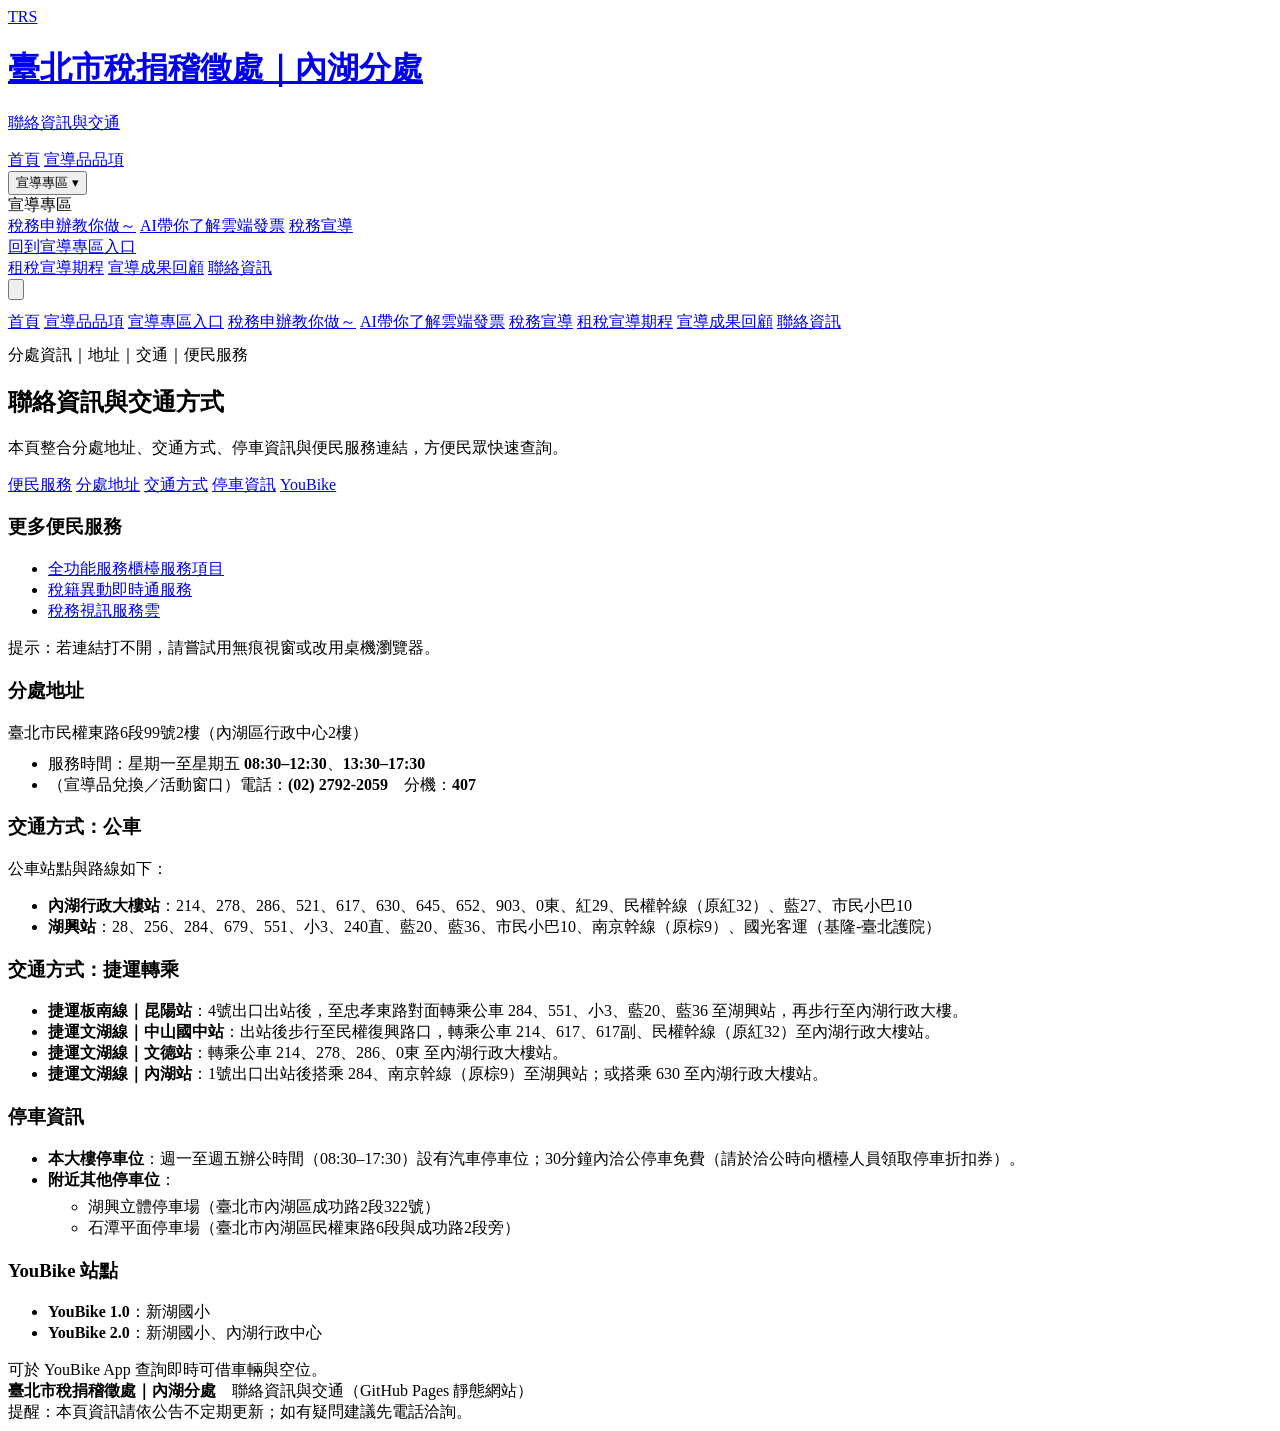
==== contact.html @ 4b38cbe5 "Add files via upload" ====
<!doctype html>
<html lang="zh-Hant">
<head>
  <meta charset="utf-8" />
  <meta name="viewport" content="width=device-width, initial-scale=1" />
  <meta name="description" content="臺北市稅捐稽徵處 內湖分處｜聯絡資訊、地址、交通方式、停車與 YouBike 站點。" />
  <title>內湖分處｜聯絡資訊與交通</title>
  <link rel="stylesheet" href="assets/style.css">  
</head>

<body>
  <header class="top">
    <div class="wrap">
      <div class="inner">
        <a class="brand" href="index.html" title="回首頁">
          <div class="logo">TRS</div>
          <div>
            <h1>臺北市稅捐稽徵處｜內湖分處</h1>
            <p>聯絡資訊與交通</p>
          </div>
        </a>

        <nav class="nav navDesktop" aria-label="主選單">
          <a class="btn" href="index.html">首頁</a>
          <a class="btn" href="items.html">宣導品品項</a>
          <div class="drop">
            <button class="btn primary dropBtn" type="button" aria-haspopup="true" aria-expanded="false">
              宣導專區 <span aria-hidden="true">▾</span>
            </button>
            <div class="dropMenu" role="menu" aria-label="宣導專區子頁面">
              <div class="dropTitle">宣導專區</div>
              <a class="dropItem" role="menuitem" href="promo-howto.html">稅務申辦教你做～</a>
              <a class="dropItem" role="menuitem" href="promo-einvoice.html">AI帶你了解雲端發票</a>
              <a class="dropItem" role="menuitem" href="promo-taxedu.html">稅務宣導</a>
              <div class="dropSep"></div>
              <a class="dropItem" role="menuitem" href="promo.html">回到宣導專區入口</a>
            </div>
          </div>

          <a class="btn" href="schedule.html">租稅宣導期程</a>
          <a class="btn" href="gallery.html">宣導成果回顧</a>
          <a class="btn primary" href="contact.html">聯絡資訊</a>
        </nav>

        <button class="menuBtn" id="menuBtn" aria-label="開啟選單" type="button">
          <svg xmlns="http://www.w3.org/2000/svg" viewBox="0 0 24 24" fill="currentColor"><path d="M4 6.5h16a1 1 0 1 1 0 2H4a1 1 0 0 1 0-2Zm0 6h16a1 1 0 1 1 0 2H4a1 1 0 0 1 0-2Zm0 6h16a1 1 0 1 1 0 2H4a1 1 0 0 1 0-2Z"/></svg>
        </button>
      </div>

      <div class="navMobile hidden" id="mobileMenu">
        <div class="grid" style="padding:12px 0">
          <a class="navLink" href="index.html">首頁</a>
          <a class="navLink" href="items.html">宣導品品項</a>
          <a class="navLink" href="promo.html">宣導專區入口</a>
          <a class="navLink" href="promo-howto.html">稅務申辦教你做～</a>
          <a class="navLink" href="promo-einvoice.html">AI帶你了解雲端發票</a>
          <a class="navLink" href="promo-taxedu.html">稅務宣導</a>

          <a class="navLink" href="schedule.html">租稅宣導期程</a>
          <a class="navLink" href="gallery.html">宣導成果回顧</a>
          <a class="navLink" href="contact.html">聯絡資訊</a>
        </div>
      </div>
    </div>
  </header>

  <main>
    <section class="hero">
      <div class="wrap">
        <div class="heroCard">
          <div class="tag"><span class="dot"></span> 分處資訊｜地址｜交通｜便民服務</div>
          <h2>聯絡資訊與交通方式</h2>
          <p class="sub">本頁整合分處地址、交通方式、停車資訊與便民服務連結，方便民眾快速查詢。</p>
          <div class="pillRow">
            <a class="pill" href="#service">便民服務</a>
            <a class="pill" href="#address">分處地址</a>
            <a class="pill" href="#transport">交通方式</a>
            <a class="pill" href="#parking">停車資訊</a>
            <a class="pill" href="#youbike">YouBike</a>
          </div>
        </div>
      </div>
    </section>

    <section class="section" id="service">
      <div class="wrap">
        <div class="grid">
          <div class="card">
            <h3>更多便民服務</h3>
            <ul class="list">
              <li><a href="https://tpctax.gov.taipei/News_Content.aspx?n=33B5157708BB13F1&sms=8ADB6710027E7CF3&s=17BCCA0608BD3A79" target="_blank" rel="noopener">全功能服務櫃檯服務項目</a></li>
              <li><a href="https://tpctax.gov.taipei/cp.aspx?n=3751069E7801B73E&s=5914B2ACF6060C65" target="_blank" rel="noopener">稅籍異動即時通服務</a></li>
              <li><a href="https://services.arpa.tpctax.dof.gov.taipei/taxCloud2023/main.php?step=offtimeclock" target="_blank" rel="noopener">稅務視訊服務雲</a></li>
            </ul>
            <p class="muted" style="margin:10px 0 0">提示：若連結打不開，請嘗試用無痕視窗或改用桌機瀏覽器。</p>
          </div>

          <div class="card" id="address">
            <h3>分處地址</h3>
            <p class="muted" style="margin:0">臺北市民權東路6段99號2樓（內湖區行政中心2樓）</p>
            <ul class="list" style="margin-top:10px">
              <li>服務時間：星期一至星期五 <b>08:30–12:30</b>、<b>13:30–17:30</b></li>
              <li>（宣導品兌換／活動窗口）電話：<b>(02) 2792-2059</b>　分機：<b>407</b></li>
            </ul>
          </div>
        </div>
      </div>
    </section>

    <section class="section" id="transport">
      <div class="wrap">
        <div class="grid">
          <div class="card">
            <h3>交通方式：公車</h3>
            <p class="muted" style="margin:0 0 10px">公車站點與路線如下：</p>
            <ul class="list">
              <li><b>內湖行政大樓站</b>：214、278、286、521、617、630、645、652、903、0東、紅29、民權幹線（原紅32）、藍27、市民小巴10</li>
              <li><b>湖興站</b>：28、256、284、679、551、小3、240直、藍20、藍36、市民小巴10、南京幹線（原棕9）、國光客運（基隆-臺北護院）</li>
            </ul>
          </div>

          <div class="card">
            <h3>交通方式：捷運轉乘</h3>
            <ul class="list">
              <li><b>捷運板南線｜昆陽站</b>：4號出口出站後，至忠孝東路對面轉乘公車 284、551、小3、藍20、藍36 至湖興站，再步行至內湖行政大樓。</li>
              <li><b>捷運文湖線｜中山國中站</b>：出站後步行至民權復興路口，轉乘公車 214、617、617副、民權幹線（原紅32）至內湖行政大樓站。</li>
              <li><b>捷運文湖線｜文德站</b>：轉乘公車 214、278、286、0東 至內湖行政大樓站。</li>
              <li><b>捷運文湖線｜內湖站</b>：1號出口出站後搭乘 284、南京幹線（原棕9）至湖興站；或搭乘 630 至內湖行政大樓站。</li>
            </ul>
          </div>
        </div>
      </div>
    </section>

    <section class="section" id="parking">
      <div class="wrap">
        <div class="grid">
          <div class="card">
            <h3>停車資訊</h3>
            <ul class="list">
              <li><b>本大樓停車位</b>：週一至週五辦公時間（08:30–17:30）設有汽車停車位；30分鐘內洽公停車免費（請於洽公時向櫃檯人員領取停車折扣券）。</li>
              <li><b>附近其他停車位</b>：
                <ul class="list" style="margin-top:6px">
                  <li>湖興立體停車場（臺北市內湖區成功路2段322號）</li>
                  <li>石潭平面停車場（臺北市內湖區民權東路6段與成功路2段旁）</li>
                </ul>
              </li>
            </ul>
          </div>

          <div class="card" id="youbike">
            <h3>YouBike 站點</h3>
            <ul class="list">
              <li><b>YouBike 1.0</b>：新湖國小</li>
              <li><b>YouBike 2.0</b>：新湖國小、內湖行政中心</li>
            </ul>
            <p class="muted" style="margin:10px 0 0">可於 YouBike App 查詢即時可借車輛與空位。</p>
          </div>
        </div>
      </div>
    </section>
  </main>

  <footer>
    <div class="wrap">
      <div class="foot">
        <div><b>臺北市稅捐稽徵處｜內湖分處</b>　聯絡資訊與交通（GitHub Pages 靜態網站）</div>
        <div>提醒：本頁資訊請依公告不定期更新；如有疑問建議先電話洽詢。</div>
      </div>
    </div>
  </footer>

  <script>
    const menuBtn = document.getElementById('menuBtn');
    const mobileMenu = document.getElementById('mobileMenu');
    menuBtn?.addEventListener('click', () => mobileMenu.classList.toggle('hidden'));
        // 桌機下拉：點一下也能開，點外面/ESC 會收
    document.querySelectorAll('.dropBtn').forEach(btn => {
      btn.addEventListener('click', (e) => {
        e.stopPropagation();
        const wrap = btn.closest('.drop');
        const isOpen = wrap.classList.toggle('open');
        btn.setAttribute('aria-expanded', isOpen ? 'true' : 'false');
      });
    });
    
    function closeDrops(){
      document.querySelectorAll('.drop.open').forEach(d => {
        d.classList.remove('open');
        const b = d.querySelector('.dropBtn');
        if(b) b.setAttribute('aria-expanded','false');
      });
    }
    document.addEventListener('click', closeDrops);
    document.addEventListener('keydown', (e) => { if(e.key === 'Escape') closeDrops(); });

  </script>
</body>
</html>
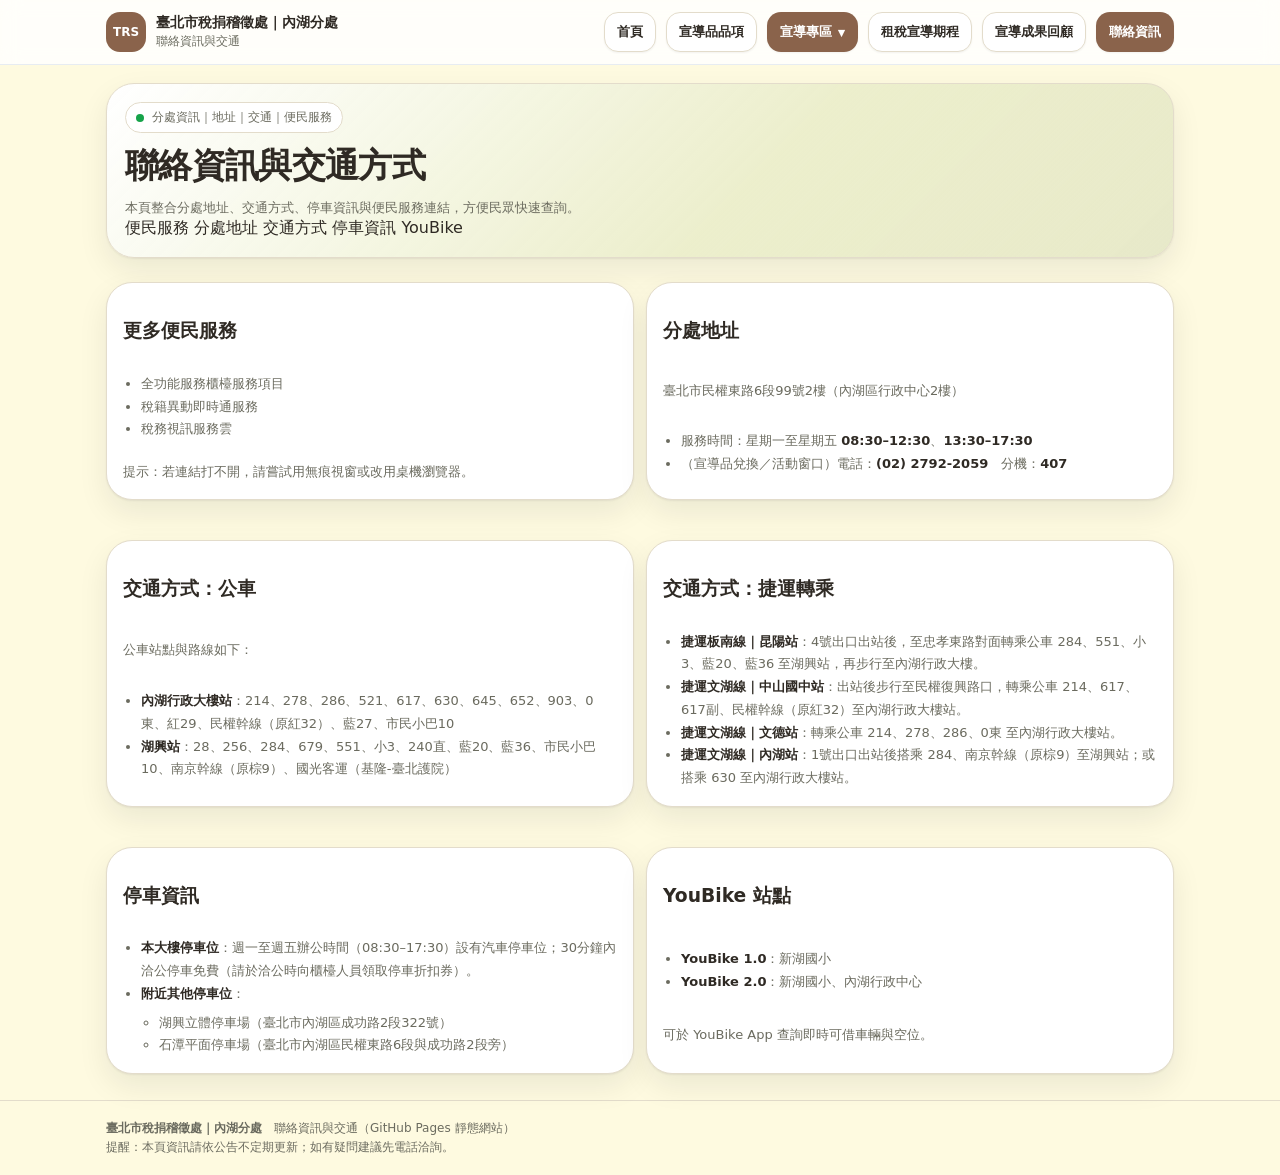
==== commit c1ce0860: "Update contact.html" ====
--- a/contact.html
+++ b/contact.html
@@ -5,7 +5,7 @@
   <meta name="viewport" content="width=device-width, initial-scale=1" />
   <meta name="description" content="臺北市稅捐稽徵處 內湖分處｜聯絡資訊、地址、交通方式、停車與 YouBike 站點。" />
   <title>內湖分處｜聯絡資訊與交通</title>
-  <link rel="stylesheet" href="assets/style.css">  
+  <link rel="stylesheet" href="asset/style.css">  
 </head>
 
 <body>
--- a/asset/style.css
+++ b/asset/style.css
@@ -0,0 +1,383 @@
+:root{
+  /* 地圖色系：沙/紙/鼠尾草 + 青銅 */
+  --bg:#FEFAE0;        /* 玉米鬚：全站背景 */
+  --card:#ffffff;      /* 卡片保持白，閱讀最清楚 */
+  --muted:#6B6B5F;     /* 柔和灰綠 */
+  --text:#2F2A24;      /* 深棕黑：像地圖印刷墨色 */
+  --line:#E3DCCB;      /* 溫暖邊線 */
+
+  --paper:#E9EDC9;     /* 米色：區塊底 */
+  --sand:#FAEDCD;      /* 木瓜酥：hover/淡底 */
+
+  --brand:#8A634B;     /* 深青銅：主色（按鈕/LOGO） */
+  --brand2:#6B4B37;    /* 更深：hover */
+  --accent:#CCD5AE;    /* 乾燥鼠尾草：點綴 */
+
+  --ok:#16a34a;
+  --shadow: 0 1px 2px rgba(15,23,42,.06), 0 12px 30px rgba(15,23,42,.08);
+  --r: 18px;
+}
+
+
+*{box-sizing:border-box}
+body{margin:0;font-family:ui-sans-serif,system-ui,-apple-system,"Segoe UI",Roboto,"Noto Sans TC","PingFang TC","Microsoft JhengHei",Arial,sans-serif;background:var(--bg);color:var(--text)}
+a{color:inherit;text-decoration:none}
+.wrap{max-width:1100px;margin:0 auto;padding:0 16px}
+.hidden{display:none}
+
+/* Top bar */
+.top{position:sticky;top:0;z-index:50;background:rgba(255,255,255,.82);backdrop-filter:blur(10px);border-bottom:1px solid rgba(226,232,240,.8)}
+.top .inner{display:flex;align-items:center;justify-content:space-between;gap:12px;padding:12px 0}
+.brand{display:flex;align-items:center;gap:10px}
+.logo{width:40px;height:40px;border-radius:14px;background:var(--brand);color:#fff;display:grid;place-items:center;font-weight:900;font-size:12px}
+.brand h1{margin:0;font-size:14px;line-height:1.2}
+.brand p{margin:2px 0 0;font-size:12px;color:var(--muted)}
+
+.nav{display:flex;gap:10px;align-items:center;flex-wrap:wrap}
+.btn{border:1px solid var(--line);background:#fff;border-radius:14px;padding:10px 12px;font-size:13px;font-weight:800;box-shadow:0 1px 2px rgba(15,23,42,.05);cursor:pointer}
+.btn:hover{filter:brightness(.98)}
+.btn.primary{border-color:transparent;background:var(--brand);color:#fff}
+.btn.primary:hover{background:var(--brand2);filter:none}
+
+/* Dropdown（宣導專區下拉） */
+.drop{position:relative}
+.dropBtn{display:inline-flex;align-items:center;gap:6px;cursor:pointer}
+.dropMenu{
+  position:absolute; top:calc(100% + 10px); left:0;
+  min-width:260px;
+  background:#fff; border:1px solid var(--line);
+  border-radius:16px; box-shadow:var(--shadow);
+  padding:8px; display:none;
+  z-index:80;
+}
+.drop.open .dropMenu,
+.drop:hover .dropMenu,
+.drop:focus-within .dropMenu{display:block}
+
+.dropTitle{padding:8px 12px 6px;font-size:12px;font-weight:900;color:var(--muted)}
+.dropItem{display:block;padding:10px 12px;border-radius:12px;font-size:13px;font-weight:800;color:var(--text)}
+.dropItem:hover{background:var(--sand)}
+.dropSep{height:1px;background:var(--line);margin:6px 6px}
+
+.menuBtn{display:inline-flex;align-items:center;justify-content:center;width:44px;height:44px;border-radius:14px;border:1px solid var(--line);background:#fff;box-shadow:0 1px 2px rgba(15,23,42,.05);cursor:pointer}
+.menuBtn svg{width:20px;height:20px}
+
+.navDesktop{display:none}
+.navMobile{border-top:1px solid var(--line);background:rgba(254,250,224,.55)}
+.navMobile .grid{display:grid;gap:8px;padding:12px 0}
+.navLink{border:1px solid var(--line);background:#fff;border-radius:14px;padding:10px 12px;font-size:13px;font-weight:800;color:var(--text)}
+.navLink:hover{background:var(--sand)}
+
+/* Hero */
+.hero{padding:18px 0 10px}
+.heroCard{
+  background:linear-gradient(135deg,#ffffff 0%, rgba(233,237,201,.85) 60%, rgba(204,213,174,.45) 100%);
+  border:1px solid var(--line);
+  border-radius:calc(var(--r) + 10px);
+  box-shadow:var(--shadow);
+  padding:18px
+}
+.crumb{display:flex;gap:8px;flex-wrap:wrap;align-items:center;font-size:12px;color:var(--muted)}
+.crumb a{text-decoration:underline}
+.tag{display:inline-flex;align-items:center;gap:8px;border:1px solid var(--line);background:#fff;border-radius:999px;padding:6px 10px;font-size:12px;color:var(--muted);width:fit-content}
+.dot{width:8px;height:8px;border-radius:999px;background:var(--ok)}
+h2{margin:10px 0 0;font-size:26px;letter-spacing:-.02em}
+.sub{margin:8px 0 0;color:var(--muted);font-size:13px;line-height:1.65}
+
+/* Sections / cards */
+.section{padding:14px 0 26px}
+/* Quick cards（快速入口卡片） */
+.sectionTitle{display:flex;align-items:flex-end;justify-content:space-between;gap:10px;flex-wrap:wrap}
+.sectionTitle h3{margin:0;font-size:16px;letter-spacing:-.01em}
+.sectionTitle p{margin:6px 0 0;font-size:13px;color:var(--muted)}
+
+.cards{
+  display:grid;
+  gap:12px;
+  margin-top:12px;
+  grid-template-columns: repeat(1, minmax(0, 1fr));
+}
+
+/* ✅ 通用兩欄容器（contact.html 那種兩張卡並排用） */
+.grid{
+  display:grid;
+  gap:12px;
+  grid-template-columns:1fr;  /* 手機 1 欄 */
+}
+
+
+/* 重要：card 可能用在 <a>，一定要讓它變成 block/grid */
+.card{
+  background:var(--card);
+  border:1px solid var(--line);
+  border-radius:calc(var(--r) + 8px);
+  box-shadow:var(--shadow);
+  padding:16px;
+
+  display:grid;      /* ✅ 讓 <a class="card"> 也能正常 */
+  gap:10px;
+}
+
+.cardTop{display:flex;align-items:flex-start;justify-content:space-between;gap:12px}
+.cardName{font-weight:900}
+.badge{
+  display:inline-flex;align-items:center;gap:6px;
+  border-radius:999px;border:1px solid var(--line);
+  background:#fff;padding:6px 10px;font-size:12px;
+  color:var(--muted);font-weight:900;white-space:nowrap
+}
+.cardDesc{margin:0;color:var(--muted);font-size:13px;line-height:1.6}
+
+.muted{color:var(--muted);font-size:13px;line-height:1.7}
+.list{margin:0;padding-left:18px;color:var(--muted);font-size:13px;line-height:1.75}
+.list b{color:var(--text)}
+
+/* ===== Bottom: 好站推薦 + 聯絡資訊（你目前 style.css 缺這段） ===== */
+.bottomBand{
+  background:linear-gradient(180deg, var(--paper), rgba(250,237,205,.65));
+  border-top:1px solid var(--line);
+  padding:22px 0;
+}
+.bottomTitle{
+  margin:0 0 10px;
+  font-size:18px;
+  font-weight:900;
+  letter-spacing:-.01em;
+  color:var(--text);
+}
+
+/* 好站推薦卡片 */
+.siteGrid{
+  display:grid;
+  gap:12px;
+  grid-template-columns:repeat(2,minmax(0,1fr));
+}
+.siteCard{
+  display:block; /* 重要：避免 <a> 變 inline */
+  background:#fff;
+  border:1px solid var(--line);
+  border-radius:18px;
+  box-shadow:var(--shadow);
+  overflow:hidden;
+}
+.siteCard:hover{filter:brightness(.99)}
+
+.siteLogo{
+  height:92px;
+  display:grid;
+  place-items:center;
+  background:#fff;
+}
+.siteLogo .mark{
+  width:64px;height:64px;
+  border-radius:18px;
+  background:linear-gradient(135deg,var(--brand),var(--brand2));
+  color:#fff;
+  display:grid;
+  place-items:center;
+  font-weight:1000;
+  letter-spacing:.08em;
+  font-size:12px;
+}
+.siteName{
+  padding:10px 12px;
+  font-size:13px;
+  font-weight:900;
+  color:var(--text);
+  border-top:1px solid var(--line);
+}
+
+/* 聯絡資訊 / 更多便民服務：兩個資訊框 */
+.infoGrid{
+  margin-top:16px;
+  display:grid;
+  gap:12px;
+  grid-template-columns:1fr;
+}
+.infoBox{
+  background:#fff;
+  border:1px solid var(--line);
+  border-radius:18px;
+  box-shadow:var(--shadow);
+  padding:16px;
+}
+.infoBox h4{
+  margin:0 0 10px;
+  font-size:14px;
+  font-weight:900;
+}
+.infoList{
+  margin:0;
+  padding-left:18px;
+  color:var(--muted);
+  font-size:13px;
+  line-height:1.75;
+}
+.infoList b{color:var(--text)}
+.infoList a{text-decoration:underline} /* 讓連結自動有底線，可把 HTML 內的 inline underline 刪掉 */
+
+
+footer{border-top:1px solid var(--line);background:var(--bg)}
+.foot{padding:18px 0;color:var(--muted);font-size:12px;line-height:1.6}
+
+@media (min-width: 860px){
+  .navDesktop{display:flex}
+  .menuBtn{display:none}
+  .grid{grid-template-columns:1fr 1fr}
+  h2{font-size:34px}
+ 
+  .cards{grid-template-columns:repeat(3,minmax(0,1fr));}
+
+  /* ✅ 加這兩行：讓好站推薦變 5 欄、聯絡資訊變左右兩欄 */
+  .siteGrid{grid-template-columns:repeat(5, minmax(0, 1fr))}
+  .infoGrid{grid-template-columns:1.1fr .9fr}
+}
+
+
+/* ===========================
+   Hero 改成放圖片（加 class：is-image）
+   =========================== */
+.heroCard.is-image{
+  padding:0;
+  background:#fff;          /* 讓圖片顏色乾淨 */
+  overflow:hidden;
+}
+
+.heroCard.is-image .heroBanner{
+  position:relative;
+  border-radius:inherit;
+  overflow:hidden;
+}
+
+.heroCard.is-image .heroBanner img{
+  width:100%;
+  height:280px;             /* 桌機高度 */
+  object-fit:cover;
+  display:block;
+}
+
+/* 文字疊在圖片上（可選：HTML 有放才會顯示） */
+.heroCard.is-image .heroOverlay{
+  position:absolute;
+  inset:0;
+  /* 地圖色系的咖色遮罩：左深右淺 */
+  background:linear-gradient(90deg, rgba(107,75,55,.55) 0%, rgba(107,75,55,.18) 55%, rgba(107,75,55,0) 100%);
+}
+
+.heroCard.is-image .heroOverlayContent{
+  position:absolute;
+  left:18px;
+  right:18px;
+  bottom:16px;
+  color:#fff;
+  text-shadow:0 6px 18px rgba(0,0,0,.25);
+}
+
+.heroCard.is-image .heroOverlayContent h1{
+  margin:0 0 6px;
+  font-size:34px;
+  line-height:1.1;
+  letter-spacing:.5px;
+}
+
+.heroCard.is-image .heroOverlayContent p{
+  margin:0;
+  max-width:62ch;
+  opacity:.95;
+}
+
+/* 手機高度 */
+@media (max-width: 600px){
+  .heroCard.is-image .heroBanner img{height:210px}
+  .heroCard.is-image .heroOverlayContent h1{font-size:26px}
+}
+/* ===========================
+   items.html 專用（不影響其他頁）
+   =========================== */
+.page-items .heroGrid{display:grid;gap:14px;grid-template-columns:1fr;}
+.page-items .heroTitle{display:flex;align-items:flex-start;justify-content:space-between;gap:12px;flex-wrap:wrap;}
+.page-items .heroTitle h2{margin:0;font-size:22px;letter-spacing:-.02em;}
+
+.page-items .notice{margin-top:14px;display:grid;gap:10px;}
+.page-items .notice .box{background:#fff;border:1px solid var(--line);border-radius:var(--r);padding:14px;}
+.page-items .notice h3{margin:0 0 8px;font-size:13px;}
+.page-items .notice ul{margin:0;padding-left:18px;color:var(--muted);font-size:13px;line-height:1.7;}
+
+.page-items .filters{margin:14px 0 0;display:grid;gap:10px;grid-template-columns:1fr;}
+.page-items .field{background:#fff;border:1px solid var(--line);border-radius:var(--r);padding:10px 12px;display:flex;gap:10px;align-items:center;box-shadow:0 1px 2px rgba(15,23,42,.04);}
+.page-items .field label{font-size:12px;color:var(--muted);font-weight:900;min-width:64px;}
+.page-items .field input,
+.page-items .field select{width:100%;border:0;outline:0;background:transparent;font-size:14px;}
+
+.page-items .summary{margin:14px 0 8px;display:flex;align-items:center;justify-content:space-between;gap:10px;flex-wrap:wrap;}
+.page-items .summary .meta{color:var(--muted);font-size:13px;}
+
+.page-items .chips{display:flex;gap:8px;flex-wrap:wrap;}
+.page-items .chip{border:1px solid var(--line);background:#fff;border-radius:999px;padding:8px 10px;font-size:12px;font-weight:900;color:var(--muted);cursor:pointer;user-select:none;}
+.page-items .chip.active{background:var(--brand);color:#fff;border-color:var(--brand);}
+
+/* items 的商品清單格線（覆蓋通用 .grid） */
+.page-items .grid{display:grid;gap:12px;grid-template-columns:repeat(1,minmax(0,1fr));padding:8px 0 24px;}
+
+/* items 的商品卡（覆蓋通用 .card / .badge） */
+.page-items .card{
+  background:var(--card);
+  border:1px solid var(--line);
+  border-radius:calc(var(--r) + 8px);
+  box-shadow:var(--shadow);
+  overflow:hidden;
+  display:flex;
+  flex-direction:column;
+  padding:0;
+}
+.page-items .img{height:150px;background:linear-gradient(135deg,#e2e8f0,#f8fafc);display:grid;place-items:center;color:var(--muted);font-weight:900;}
+.page-items .img img{width:100%;height:100%;object-fit:cover;display:block;}
+.page-items .cardBody{padding:14px 14px 12px;display:grid;gap:10px;}
+.page-items .name{font-size:15px;font-weight:900;letter-spacing:-.01em;line-height:1.35;}
+.page-items .badges{display:flex;gap:8px;flex-wrap:wrap;}
+.page-items .badge{display:inline-flex;align-items:center;gap:6px;border-radius:999px;border:1px solid var(--line);background:#fff;padding:6px 10px;font-size:12px;color:var(--muted);font-weight:900;}
+.page-items .badge.ok{border-color:rgba(22,163,74,.25);background:rgba(22,163,74,.08);color:#166534;}
+.page-items .badge.out{border-color:rgba(239,68,68,.25);background:rgba(239,68,68,.08);color:#991b1b;}
+.page-items .badge.lim{border-color:rgba(245,158,11,.25);background:rgba(245,158,11,.10);color:#92400e;}
+.page-items .line{border-top:1px dashed rgba(226,232,240,.9);}
+.page-items .kv{display:flex;justify-content:space-between;gap:10px;font-size:13px;color:var(--muted);}
+.page-items .kv b{color:var(--text);}
+.page-items .note{font-size:12px;color:var(--muted);line-height:1.55;}
+.page-items .actions{display:flex;gap:10px;flex-wrap:wrap;}
+.page-items .actions .btn{flex:1;min-width:120px;text-align:center;}
+
+/* Modal（items 專用） */
+.page-items .modal{position:fixed;inset:0;background:rgba(2,6,23,.55);display:none;align-items:center;justify-content:center;padding:16px;z-index:60;}
+.page-items .modal.show{display:flex;}
+.page-items .modalCard{width:min(720px,100%);background:#fff;border-radius:24px;border:1px solid rgba(226,232,240,.9);box-shadow:var(--shadow);overflow:hidden;}
+.page-items .modalHead{display:flex;justify-content:space-between;gap:12px;align-items:flex-start;padding:16px;border-bottom:1px solid rgba(226,232,240,.9);}
+.page-items .modalHead h3{margin:0;font-size:16px;}
+.page-items .x{border:1px solid var(--line);background:#fff;border-radius:14px;width:40px;height:40px;display:grid;place-items:center;cursor:pointer;}
+.page-items .modalBody{padding:16px 16px 18px;display:grid;gap:12px;}
+.page-items .steps{margin:0;padding-left:18px;color:var(--muted);font-size:13px;line-height:1.7;}
+.page-items .callout{border:1px solid var(--line);background:linear-gradient(135deg,#ffffff,#f8fafc);border-radius:18px;padding:12px;}
+.page-items .callout b{color:var(--text);}
+
+/* items 響應式 */
+@media (min-width: 860px){
+  .page-items .heroGrid{grid-template-columns:1.25fr .75fr;}
+  .page-items .filters{grid-template-columns:1.2fr .6fr .6fr;}
+  .page-items .grid{grid-template-columns:repeat(2,minmax(0,1fr));}
+}
+@media (min-width: 1024px){
+  .page-items .grid{grid-template-columns:repeat(3,minmax(0,1fr));}
+}
+/* items.html：上方兩張 heroCard 桌機左右並排 */
+.heroGrid{
+  display: grid;
+  gap: 14px;
+  grid-template-columns: 1fr; /* 手機：一欄 */
+}
+
+@media (min-width: 860px){
+  .heroGrid{
+    grid-template-columns: 1.25fr .75fr; /* 桌機：左右並排 */
+    align-items: start;
+  }
+}
+
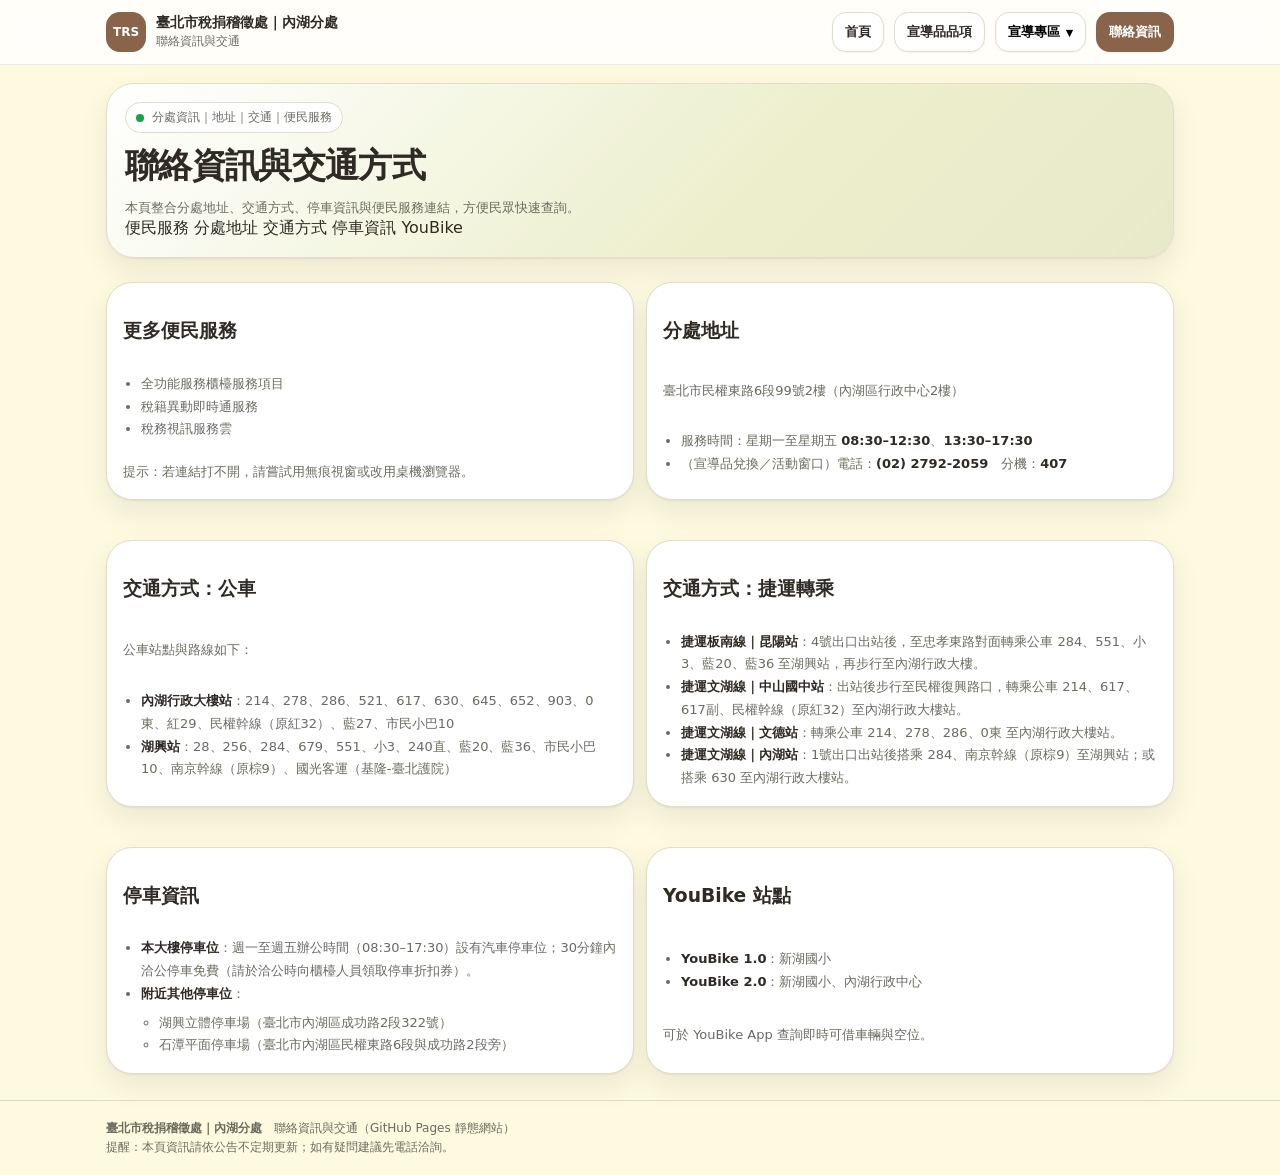
==== commit 475b55df: "Update contact.html 刪未完成頁面" ====
--- a/contact.html
+++ b/contact.html
@@ -23,22 +23,18 @@
         <nav class="nav navDesktop" aria-label="主選單">
           <a class="btn" href="index.html">首頁</a>
           <a class="btn" href="items.html">宣導品品項</a>
+        
           <div class="drop">
-            <button class="btn primary dropBtn" type="button" aria-haspopup="true" aria-expanded="false">
+            <button class="btn dropBtn" type="button" aria-haspopup="true" aria-expanded="false">
               宣導專區 <span aria-hidden="true">▾</span>
             </button>
             <div class="dropMenu" role="menu" aria-label="宣導專區子頁面">
               <div class="dropTitle">宣導專區</div>
+              <a class="dropItem" role="menuitem" href="promo.html">宣導專區入口</a>
               <a class="dropItem" role="menuitem" href="promo-howto.html">稅務申辦教你做～</a>
-              <a class="dropItem" role="menuitem" href="promo-einvoice.html">AI帶你了解雲端發票</a>
-              <a class="dropItem" role="menuitem" href="promo-taxedu.html">稅務宣導</a>
-              <div class="dropSep"></div>
-              <a class="dropItem" role="menuitem" href="promo.html">回到宣導專區入口</a>
             </div>
           </div>
-
-          <a class="btn" href="schedule.html">租稅宣導期程</a>
-          <a class="btn" href="gallery.html">宣導成果回顧</a>
+        
           <a class="btn primary" href="contact.html">聯絡資訊</a>
         </nav>
 
@@ -51,16 +47,12 @@
         <div class="grid" style="padding:12px 0">
           <a class="navLink" href="index.html">首頁</a>
           <a class="navLink" href="items.html">宣導品品項</a>
-          <a class="navLink" href="promo.html">宣導專區入口</a>
+          <a class="navLink" href="promo.html">宣導專區</a>
           <a class="navLink" href="promo-howto.html">稅務申辦教你做～</a>
-          <a class="navLink" href="promo-einvoice.html">AI帶你了解雲端發票</a>
-          <a class="navLink" href="promo-taxedu.html">稅務宣導</a>
-
-          <a class="navLink" href="schedule.html">租稅宣導期程</a>
-          <a class="navLink" href="gallery.html">宣導成果回顧</a>
           <a class="navLink" href="contact.html">聯絡資訊</a>
         </div>
       </div>
+
     </div>
   </header>
 
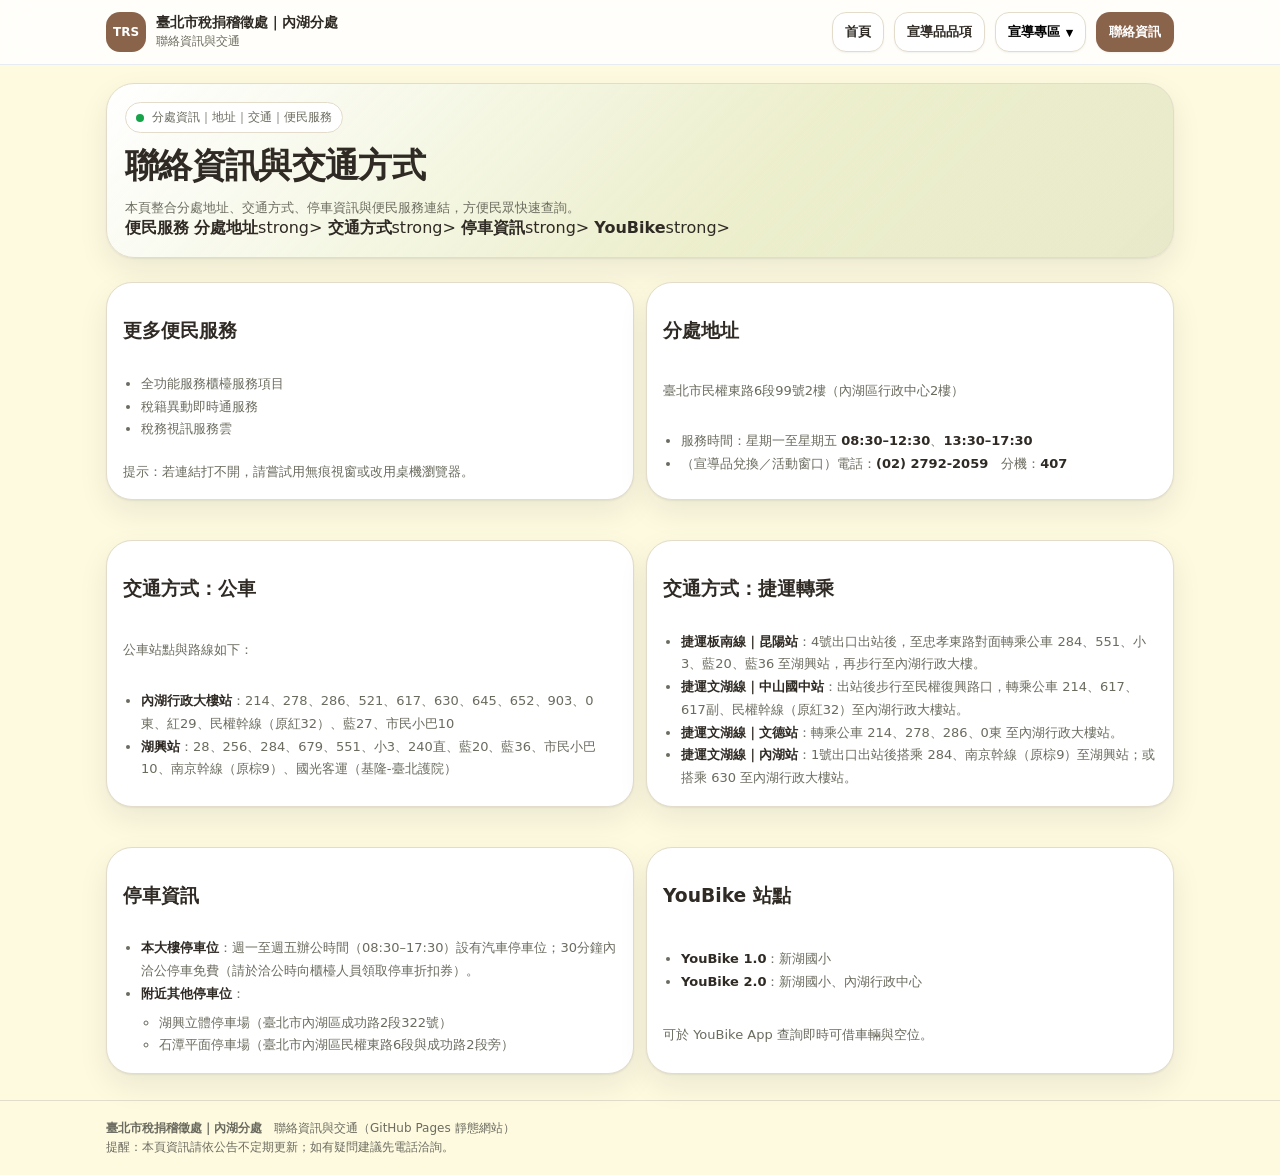
==== commit d0808635: "Update contact.html 粗體" ====
--- a/contact.html
+++ b/contact.html
@@ -64,11 +64,11 @@
           <h2>聯絡資訊與交通方式</h2>
           <p class="sub">本頁整合分處地址、交通方式、停車資訊與便民服務連結，方便民眾快速查詢。</p>
           <div class="pillRow">
-            <a class="pill" href="#service">便民服務</a>
-            <a class="pill" href="#address">分處地址</a>
-            <a class="pill" href="#transport">交通方式</a>
-            <a class="pill" href="#parking">停車資訊</a>
-            <a class="pill" href="#youbike">YouBike</a>
+            <a class="pill" href="#service"><strong>便民服務</strong></a>
+            <a class="pill" href="#address"><strong>分處地址</strong>strong></a>
+            <a class="pill" href="#transport"><strong>交通方式</strong>strong></a>
+            <a class="pill" href="#parking"><strong>停車資訊</strong>strong></a>
+            <a class="pill" href="#youbike"><strong>YouBike</strong>strong></a>
           </div>
         </div>
       </div>
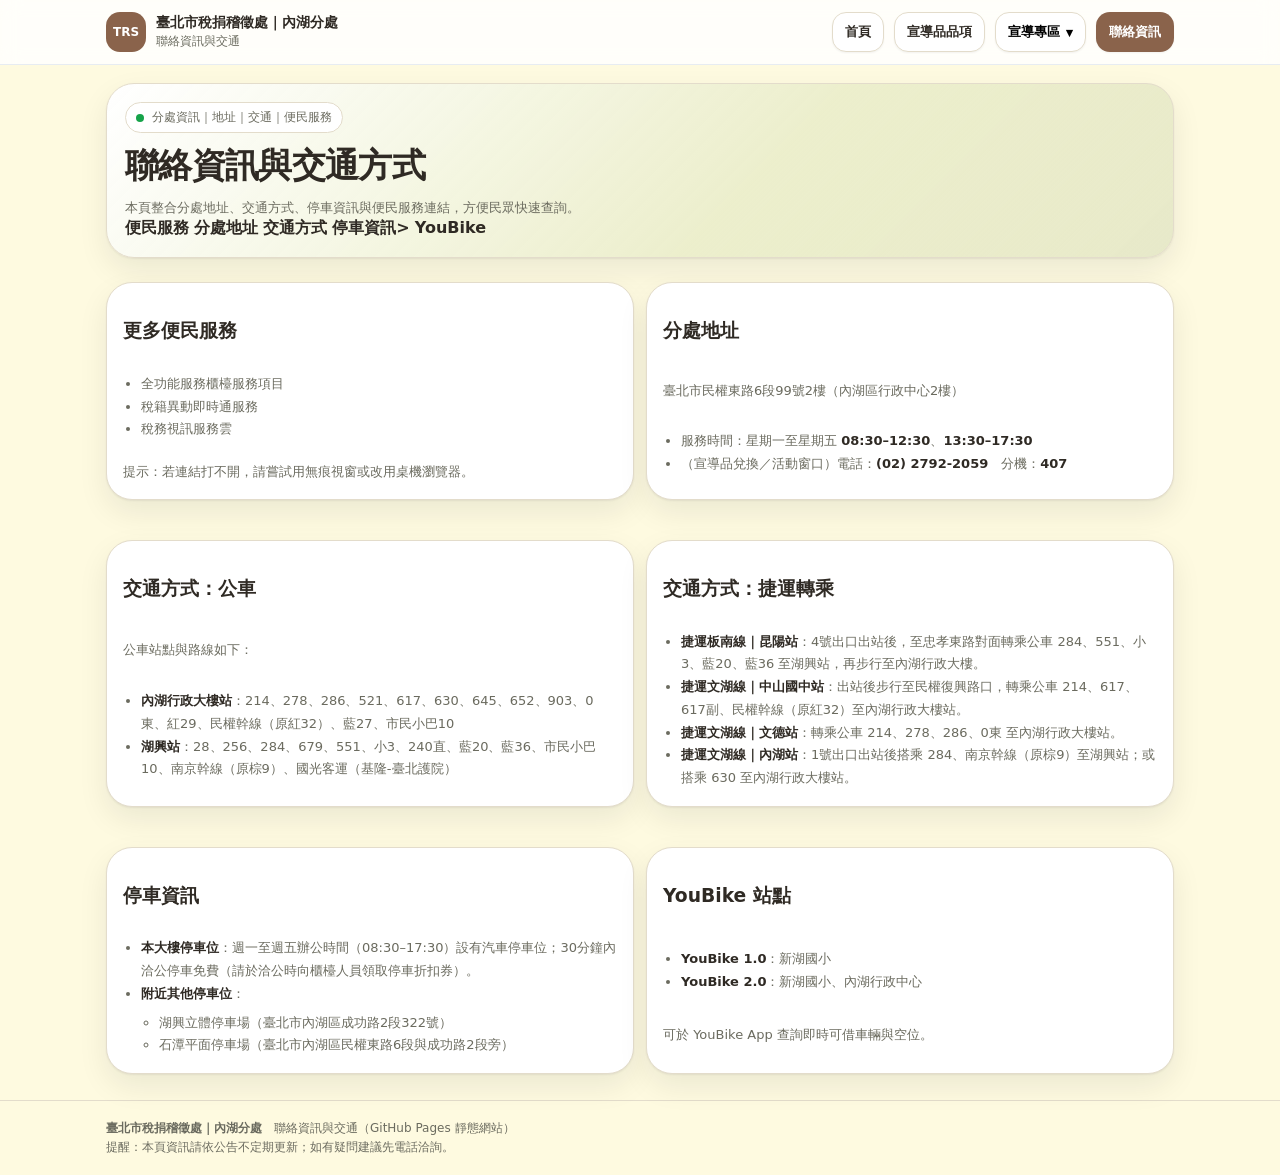
==== commit 0c70b5d5: "Update contact.html" ====
--- a/contact.html
+++ b/contact.html
@@ -65,10 +65,10 @@
           <p class="sub">本頁整合分處地址、交通方式、停車資訊與便民服務連結，方便民眾快速查詢。</p>
           <div class="pillRow">
             <a class="pill" href="#service"><strong>便民服務</strong></a>
-            <a class="pill" href="#address"><strong>分處地址</strong>strong></a>
-            <a class="pill" href="#transport"><strong>交通方式</strong>strong></a>
-            <a class="pill" href="#parking"><strong>停車資訊</strong>strong></a>
-            <a class="pill" href="#youbike"><strong>YouBike</strong>strong></a>
+            <a class="pill" href="#address"><strong>分處地址</strong></a>
+            <a class="pill" href="#transport"><strong>交通方式</strong></a>
+            <a class="pill" href="#parking"><strong>停車資訊></strong></a>
+            <a class="pill" href="#youbike"><strong>YouBike</strong></a>
           </div>
         </div>
       </div>
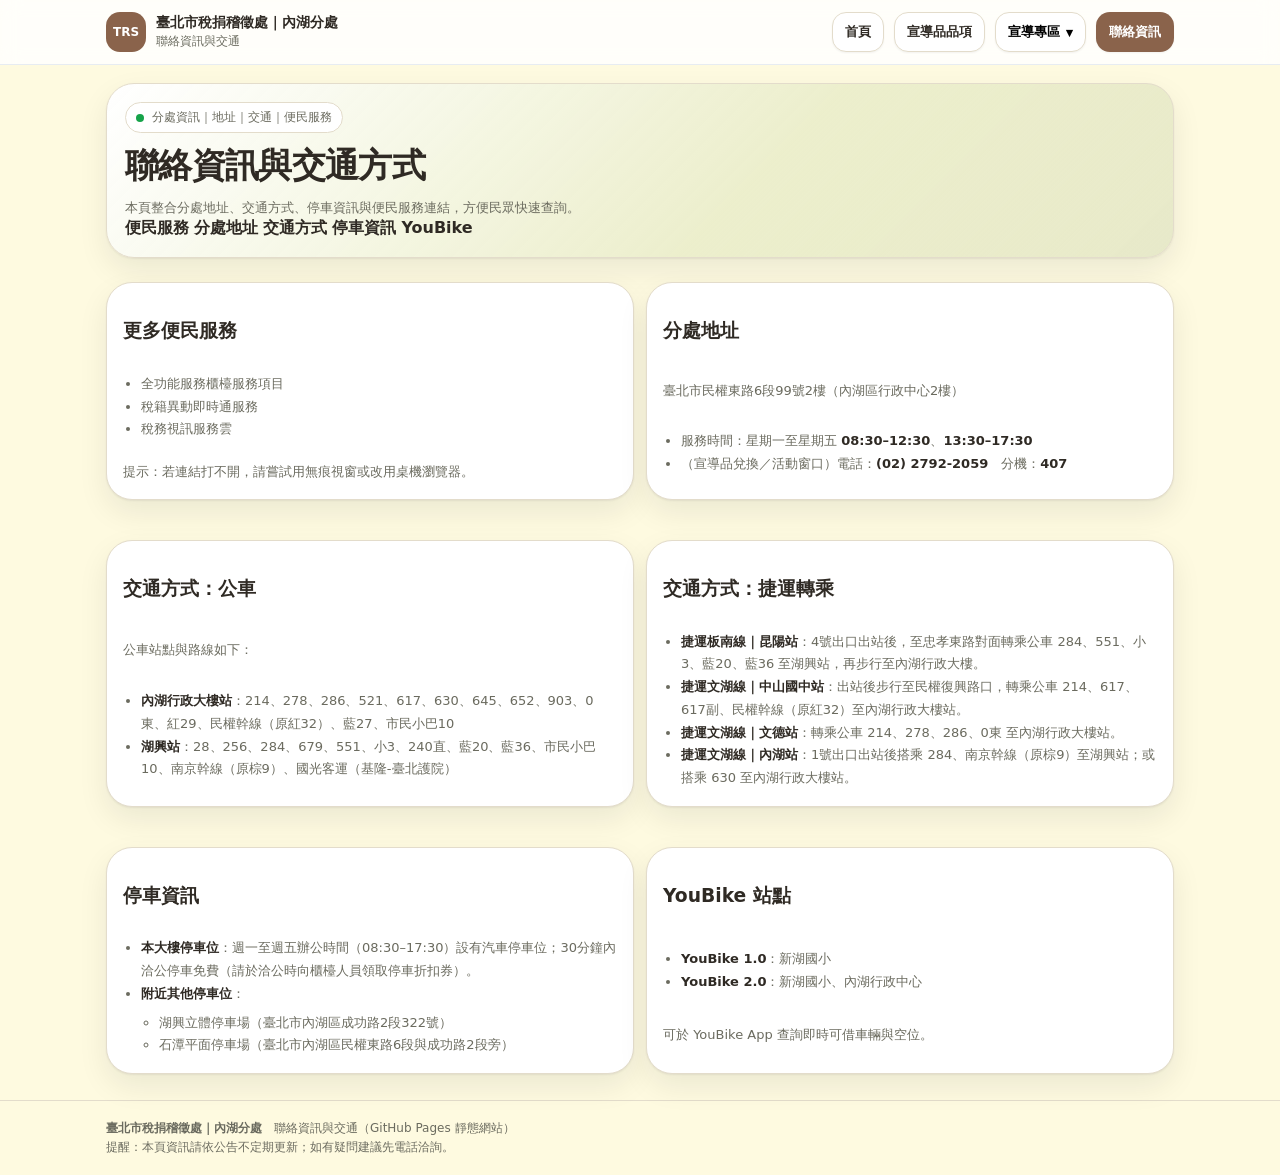
==== commit 304b07fe: "Update contact.html" ====
--- a/contact.html
+++ b/contact.html
@@ -67,7 +67,7 @@
             <a class="pill" href="#service"><strong>便民服務</strong></a>
             <a class="pill" href="#address"><strong>分處地址</strong></a>
             <a class="pill" href="#transport"><strong>交通方式</strong></a>
-            <a class="pill" href="#parking"><strong>停車資訊></strong></a>
+            <a class="pill" href="#parking"><strong>停車資訊</strong></a>
             <a class="pill" href="#youbike"><strong>YouBike</strong></a>
           </div>
         </div>
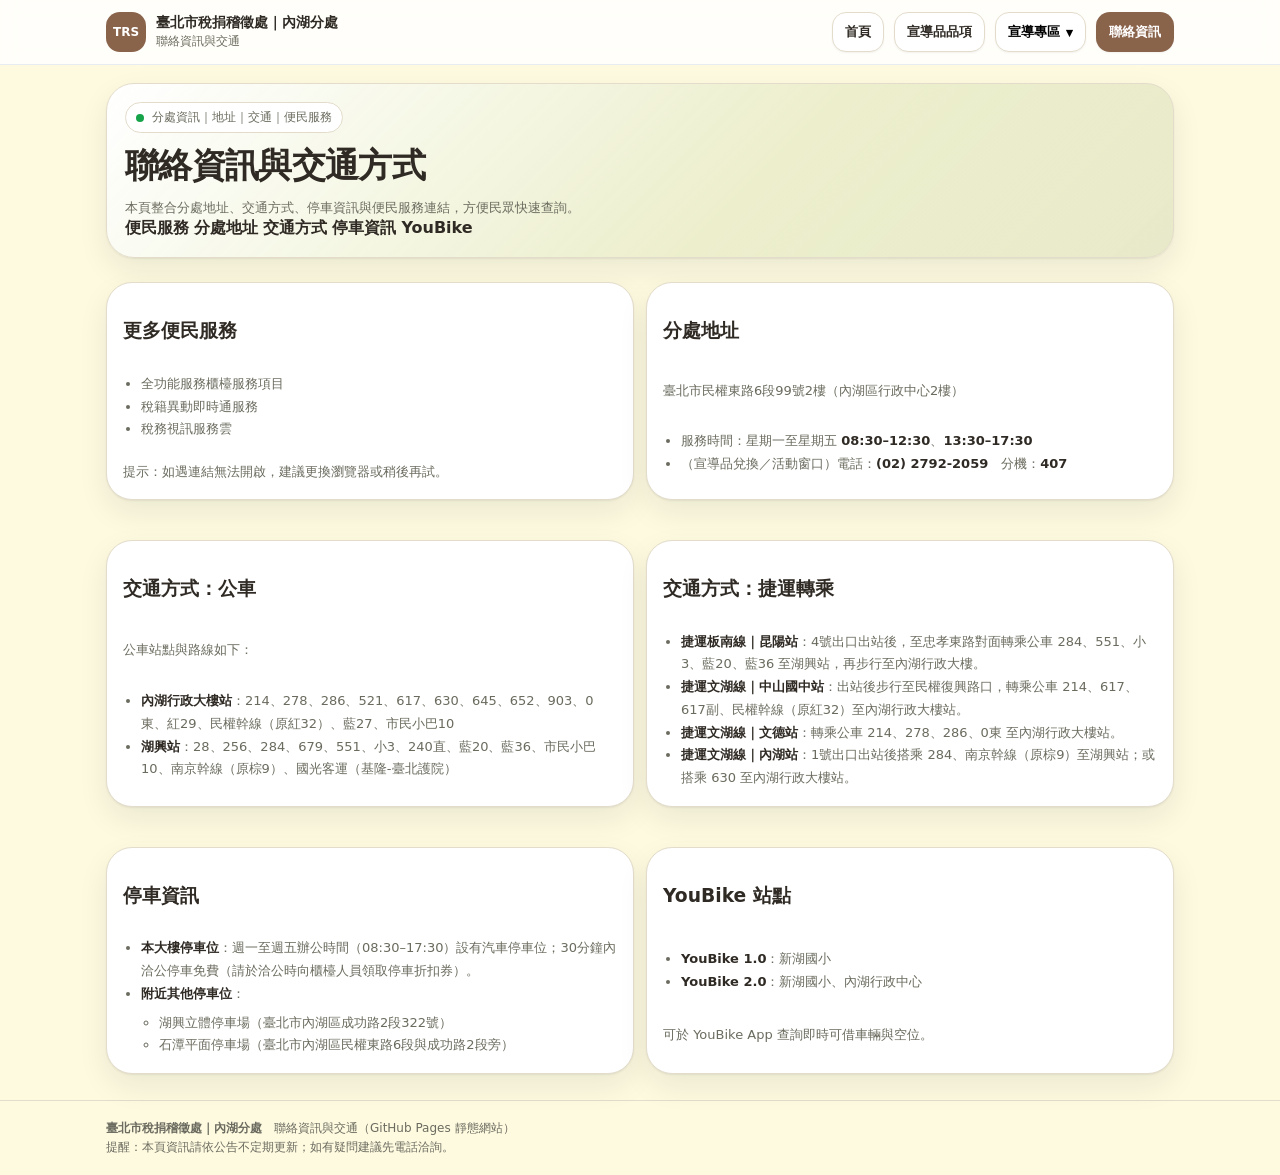
==== commit cdd8ebde: "Update contact.html 如遇連結無法開啟，建議更換瀏覽器或稍後再試。" ====
--- a/contact.html
+++ b/contact.html
@@ -84,7 +84,7 @@
               <li><a href="https://tpctax.gov.taipei/cp.aspx?n=3751069E7801B73E&s=5914B2ACF6060C65" target="_blank" rel="noopener">稅籍異動即時通服務</a></li>
               <li><a href="https://services.arpa.tpctax.dof.gov.taipei/taxCloud2023/main.php?step=offtimeclock" target="_blank" rel="noopener">稅務視訊服務雲</a></li>
             </ul>
-            <p class="muted" style="margin:10px 0 0">提示：若連結打不開，請嘗試用無痕視窗或改用桌機瀏覽器。</p>
+            <p class="muted" style="margin:10px 0 0">提示：如遇連結無法開啟，建議更換瀏覽器或稍後再試。</p>
           </div>
 
           <div class="card" id="address">
--- a/asset/style.css
+++ b/asset/style.css
@@ -98,6 +98,26 @@
   grid-template-columns: repeat(1, minmax(0, 1fr));
 }
 
+/* Hero 標題改成圖片 */
+.heroTitleImg{
+  display:block;
+  width:min(620px, 100%);  /* 桌機最多 620px，手機自動縮 */
+  height:auto;
+}
+
+/* 螢幕閱讀器可讀、畫面不顯示 */
+.srOnly{
+  position:absolute;
+  width:1px;height:1px;
+  padding:0;margin:-1px;
+  overflow:hidden;
+  clip:rect(0,0,0,0);
+  white-space:nowrap;
+  border:0;
+}
+
+
+
 /* ✅ 通用兩欄容器（contact.html 那種兩張卡並排用） */
 .grid{
   display:grid;
@@ -238,32 +258,41 @@
    Hero 改成放圖片（加 class：is-image）
    =========================== */
 .heroCard.is-image{
+  --heroH: 280px;   /* 預設高度 */
   padding:0;
-  background:#fff;          /* 讓圖片顏色乾淨 */
+  background:#fff;    /* 讓圖片顏色乾淨 */
   overflow:hidden;
 }
-
+ 
 .heroCard.is-image .heroBanner{
   position:relative;
   border-radius:inherit;
   overflow:hidden;
 }
 
+
+/* 桌機高度 */
+
 .heroCard.is-image .heroBanner img{
   width:100%;
-  height:280px;             /* 桌機高度 */
+  height:var(--heroH);
   object-fit:cover;
+  object-position: top center;
   display:block;
 }
+
 
 /* 文字疊在圖片上（可選：HTML 有放才會顯示） */
 .heroCard.is-image .heroOverlay{
   position:absolute;
   inset:0;
+}
   /* 地圖色系的咖色遮罩：左深右淺 */
-  background:linear-gradient(90deg, rgba(107,75,55,.55) 0%, rgba(107,75,55,.18) 55%, rgba(107,75,55,0) 100%);
-}
-
+  /*background:linear-gradient(90deg, rgba(107,75,55,.55) 0%, rgba(107,75,55,.18) 55%, rgba(107,75,55,0) 100%));/*
+
+
+  
+  
 .heroCard.is-image .heroOverlayContent{
   position:absolute;
   left:18px;
@@ -303,11 +332,48 @@
 .page-items .notice h3{margin:0 0 8px;font-size:13px;}
 .page-items .notice ul{margin:0;padding-left:18px;color:var(--muted);font-size:13px;line-height:1.7;}
 
-.page-items .filters{margin:14px 0 0;display:grid;gap:10px;grid-template-columns:1fr;}
+.page-items .filters{
+  margin:14px 0 0;
+  display:grid;
+  gap:10px;
+
+  /* 手機預設：先直排（一欄） */
+  grid-template-columns:1fr;
+  grid-template-areas:
+    "search"
+    "action"
+    "sort"
+    "status";
+}
+/* 四個欄位對應到 grid 區塊（要搭配 items.html 上的 class） */
+.page-items .filters .f-search{grid-area:search;}
+.page-items .filters .f-action{grid-area:action;}
+.page-items .filters .f-sort{grid-area:sort;}
+.page-items .filters .f-status{grid-area:status;}
+
+
 .page-items .field{background:#fff;border:1px solid var(--line);border-radius:var(--r);padding:10px 12px;display:flex;gap:10px;align-items:center;box-shadow:0 1px 2px rgba(15,23,42,.04);}
 .page-items .field label{font-size:12px;color:var(--muted);font-weight:900;min-width:64px;}
 .page-items .field input,
 .page-items .field select{width:100%;border:0;outline:0;background:transparent;font-size:14px;}
+/* 「開始查品項」不要卡片框：把 .field 的白底/邊框/陰影/padding 清掉 */
+.page-items .filters .noCard{
+  background:transparent !important;
+  border:0 !important;
+  box-shadow:none !important;
+  padding:0 !important;
+}
+/* 讓按鈕撐滿整個格子（只影響 items） */
+.page-items .filters .btnBlock{
+  width:100%;
+  height:100%;
+  display:flex;
+  align-items:center;
+  justify-content:center;
+  text-align:center;
+  min-height:44px; /* 想更大可改 52/56 */
+}
+
 
 .page-items .summary{margin:14px 0 8px;display:flex;align-items:center;justify-content:space-between;gap:10px;flex-wrap:wrap;}
 .page-items .summary .meta{color:var(--muted);font-size:13px;}
@@ -360,10 +426,18 @@
 
 /* items 響應式 */
 @media (min-width: 860px){
-  .page-items .heroGrid{grid-template-columns:1.25fr .75fr;}
-  .page-items .filters{grid-template-columns:1.2fr .6fr .6fr;}
-  .page-items .grid{grid-template-columns:repeat(2,minmax(0,1fr));}
-}
+  .page-items .heroGrid{...}
+  .page-items .filters{
+  grid-template-columns: 1fr 240px;
+  grid-template-areas:
+    "search action"
+    "sort status";
+  align-items: stretch;
+}
+
+  .page-items .grid{...}
+}
+
 @media (min-width: 1024px){
   .page-items .grid{grid-template-columns:repeat(3,minmax(0,1fr));}
 }
@@ -381,3 +455,180 @@
   }
 }
 
+/* 有圖的卡片：圖片只露上半，下半顯示分類（像原來沒圖的樣子） */
+.page-items .card .img {
+  position: relative;
+  overflow: hidden;
+}
+
+/* 控制圖片區高度：你可自行調整 140/160/180 */
+.page-items .card .img.hasImg {
+  height: 160px;
+}
+
+/* 圖片填滿整個 img 區 */
+.page-items .card .img.hasImg img {
+  width: 100%;
+  height: 100%;
+  object-fit: cover;          /* 想完整顯示不裁切可改 contain */
+  object-position: center top; /* 優先顯示上方 */
+  display: block;
+}
+
+  /* 下半像原來的底色（你可換成你原本 img 區的背景色） */
+  background: rgba(248, 250, 252, 0.92);
+
+  font-weight: 700;
+  letter-spacing: .08em;
+}
+
+/* 有圖片時：不要讓分類文字浮在圖片上 */
+.page-items .card .img:has(img) > div[aria-hidden="true"]{
+  display: none !important;
+  }
+
+.page-items .card .img > div[aria-hidden="true"]{
+  height: 160px;
+  display: flex;
+  align-items: center;
+  justify-content: center;
+  font-weight: 700;
+  letter-spacing: .08em;
+  background: #f1f5f9;
+  color: #475569;
+}
+
+
+/* ✅ 保險：有圖片時，強制關掉任何偽元素疊字（避免又冒出分類字） */
+.page-items .card .img.hasImg::before,
+.page-items .card .img.hasImg::after{
+  content: none !important;
+  display: none !important;
+}
+
+
+/* ===== Hero Carousel ===== */
+.heroCard.is-image .heroBanner{ position:relative; border-radius:inherit; overflow:hidden; }
+.heroCard.is-image .carouselTrack{
+  display:flex;
+  width:100%;
+  transform:translateX(0%);
+  transition:transform .45s ease;
+}
+.heroCard.is-image .carouselSlide{ min-width:100%; }
+.heroCard.is-image .carouselSlide img{
+  width:100%;
+  height:var(--heroH);
+  object-fit:cover;
+  object-position: top center;
+  display:block;
+}
+/* 手機：框更大一點 */
+@media (max-width: 600px){
+  .heroCard.is-image{ --heroH: 260px; }
+}
+
+/* 平板：中間尺寸 */
+@media (min-width: 601px) and (max-width: 859px){
+  .heroCard.is-image{ --heroH: 320px; }
+}
+
+/* 桌機：變 1.5 倍（280 * 1.5 = 420） */
+@media (min-width: 860px){
+  .heroCard.is-image{ --heroH: 420px; }
+}
+
+
+/* 左右按鈕 */
+.carouselBtn{
+  position:absolute;
+  top:50%;
+  transform:translateY(-50%);
+  z-index:5;
+  width:44px;height:44px;
+  border-radius:14px;
+  border:1px solid rgba(255,255,255,.7);
+  background:rgba(255,255,255,.75);
+  box-shadow:0 8px 20px rgba(0,0,0,.12);
+  font-size:22px;
+  font-weight:900;
+  cursor:pointer;
+}
+.carouselBtn:hover{ filter:brightness(.98); }
+.carouselBtn.prev{ left:12px; }
+.carouselBtn.next{ right:12px; }
+
+/* 圓點 */
+.carouselDots{
+  position:absolute;
+  left:50%;
+  transform:translateX(-50%);
+  bottom:10px;
+  z-index:6;
+  display:flex;
+  gap:8px;
+}
+.carouselDot{
+  width:10px;height:10px;
+  border-radius:999px;
+  border:1px solid rgba(255,255,255,.85);
+  background:rgba(255,255,255,.45);
+  cursor:pointer;
+}
+.carouselDot.active{ background:#fff; }
+
+/* 讓疊字在上面 */
+.heroCard.is-image .heroOverlay{ z-index:2; position:absolute; inset:0; }
+.heroCard.is-image .heroOverlayContent{ z-index:4; position:absolute; left:18px; right:18px; bottom:16px; }
+
+/* 手機高度 */
+@media (max-width: 600px){
+  .heroCard.is-image .carouselSlide img{ height:210px; }
+}
+
+
+/* ===== 修正：Hero 輪播固定高度 + 橫向排列（避免直向堆疊） ===== */
+
+/* 讓輪播外框固定高度，內容不再把它撐高 */
+.heroBanner.carousel{
+  --heroH: 260px;          /* 手機預設（你要更大可加到 280/300） */
+  position: relative;
+  overflow: hidden;
+  border-radius: inherit;
+  height: var(--heroH);
+}
+
+/* 平板 */
+@media (min-width: 601px) and (max-width: 859px){
+  .heroBanner.carousel{ --heroH: 320px; }
+}
+
+/* 桌機：大 1.5 倍（280 * 1.5 = 420） */
+@media (min-width: 860px){
+  .heroBanner.carousel{ --heroH: 420px; }
+}
+
+/* Track 一律橫向不換行 */
+.heroBanner.carousel .carouselTrack{
+  display: flex;
+  flex-wrap: nowrap;        /* ✅ 關鍵：禁止換行，避免往下堆 */
+  height: 100%;
+  width: 100%;
+  transform: translateX(0%);
+  transition: transform .45s ease;
+}
+
+/* 每張固定佔滿一整頁寬 */
+.heroBanner.carousel .carouselSlide{
+  flex: 0 0 100%;           /* ✅ 關鍵：每張 100% 寬 */
+  height: 100%;
+}
+
+/* 圖片填滿框，但從「最上方」開始顯示，避免裁掉標題造成誤解 */
+.heroBanner.carousel .carouselSlide img{
+  width: 100%;
+  height: 100%;
+  display: block;
+  object-fit: cover;
+  object-position: top center;  /* ✅ 顯示最上面 */
+}
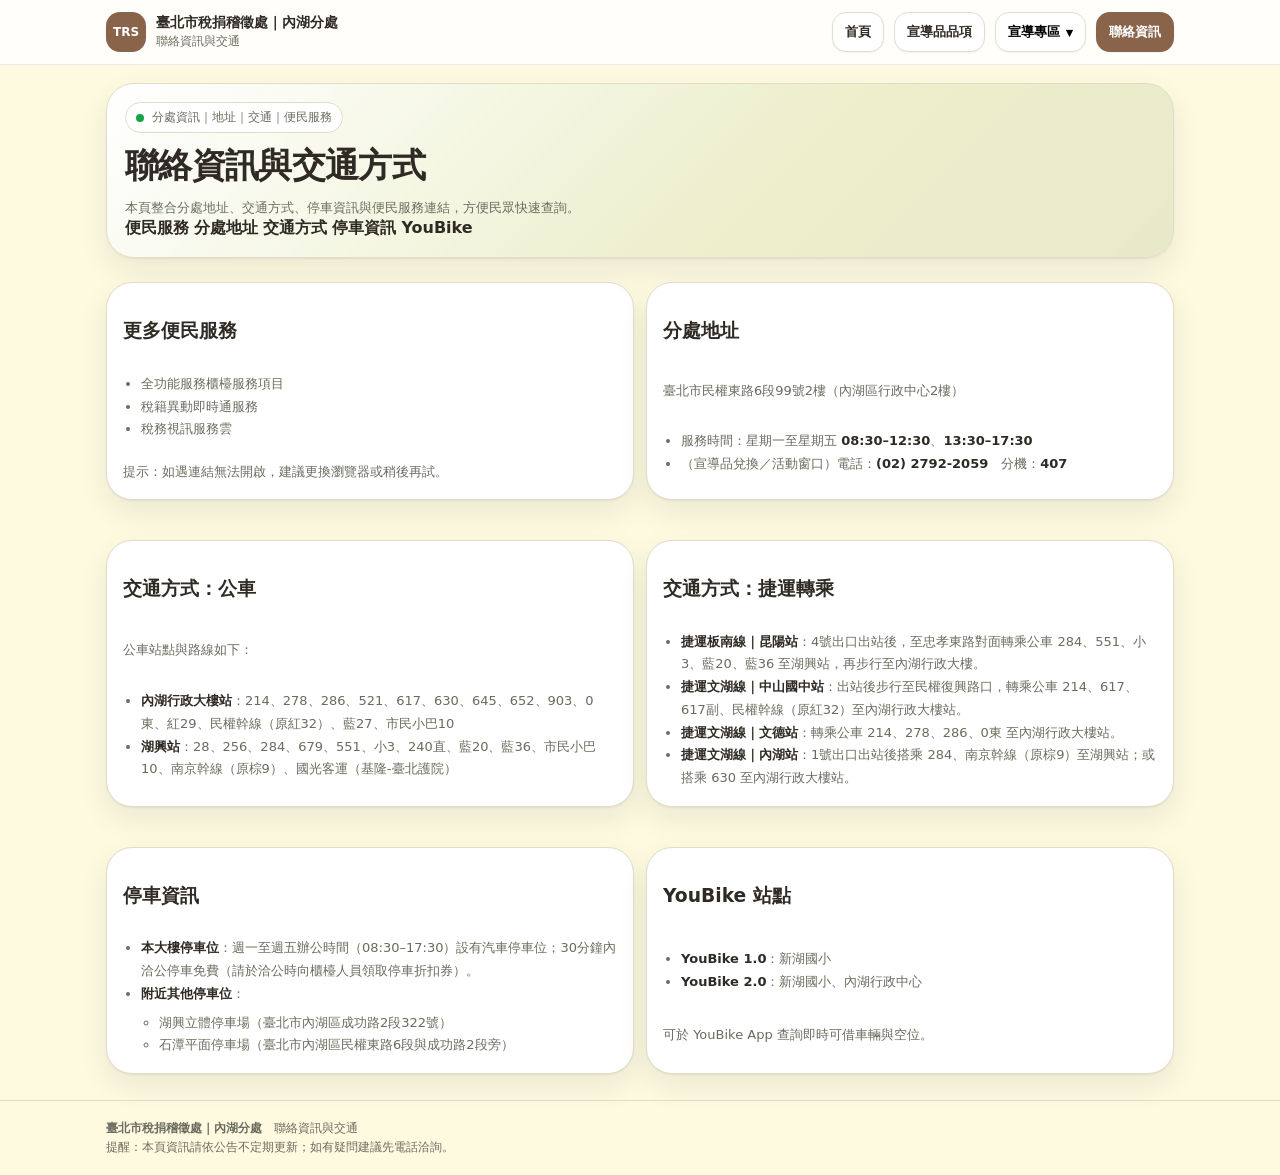
==== commit 07234187: "Update contact.html" ====
--- a/contact.html
+++ b/contact.html
@@ -156,7 +156,7 @@
   <footer>
     <div class="wrap">
       <div class="foot">
-        <div><b>臺北市稅捐稽徵處｜內湖分處</b>　聯絡資訊與交通（GitHub Pages 靜態網站）</div>
+        <div><b>臺北市稅捐稽徵處｜內湖分處</b>　聯絡資訊與交通</div>
         <div>提醒：本頁資訊請依公告不定期更新；如有疑問建議先電話洽詢。</div>
       </div>
     </div>
